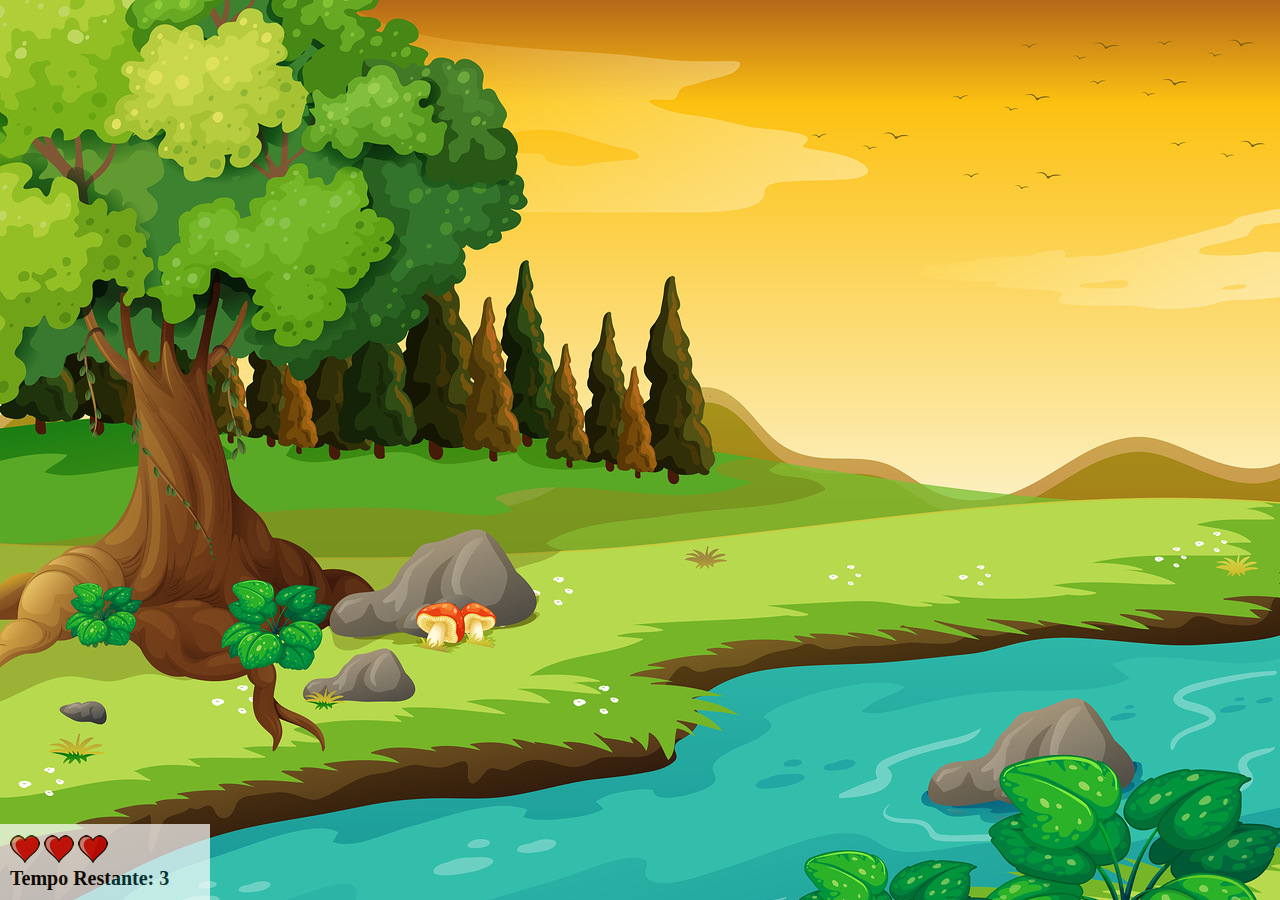
==== app.html @ 94ad4c3c "Adicionado a página inicial do game" ====
<!DOCTYPE html>
<html>
    <head>
        <title>Game Mata Mosquito</title>
        <meta http-equiv="X-UA-Compatible" content="IE=edge">
        <meta name="viewport" content="width=device-width, initial-scale=1.0">
        <meta charset="utf-8">
        <link rel="stylesheet" href="./css/estilo.css">
        <script src="./js/jogo.js"></script>
    </head>

    <body onresize="ajustaTamanhoPalcoJogo()">
       
        <div class="painel">
            <div class="vida">
                <img id="vida1" src="images/coracao_cheio.png" alt="">
                <img id="vida2" src="images/coracao_cheio.png" alt="">
                <img id="vida3" src="images/coracao_cheio.png" alt="">
            </div>

            <div class="cronometro">
                Tempo Restante: <span id="cronometro"></span>
            </div>
        </div>
    
        <script>
            document.getElementById('cronometro').innerHTML = tempo

            var criaMosquito = setInterval(function(){
                posicaoRandomica()
            }, 1000)
        </script>
    </body>

    
</html>
---- css/estilo.css ----
body {
    background: url(../images/bg.jpg) no-repeat;
    background-size: cover;
}

.mosquito1 {
    height: 50px;
    width: 50px;
}

.mosquito2 {
    height: 70px;
    width: 70px;
}

.mosquito3 {
    height: 90px;
    width: 90px;
}

.ladoA {
    transform: scaleX(1);
}

.ladoB {
    transform: scaleX(-1);
}

.painel {
    position: absolute;
    width: 190px;
    padding: 10px;
    left: 0px;
    bottom: 0px;
    border-top: solid 1px #fff;
    background-color: #fff;
    opacity: 70%;
}

.vidas {
    float: left;
}

.cronometro {
    float: left;
    font-size: 20px;
    font-weight: bold;
}
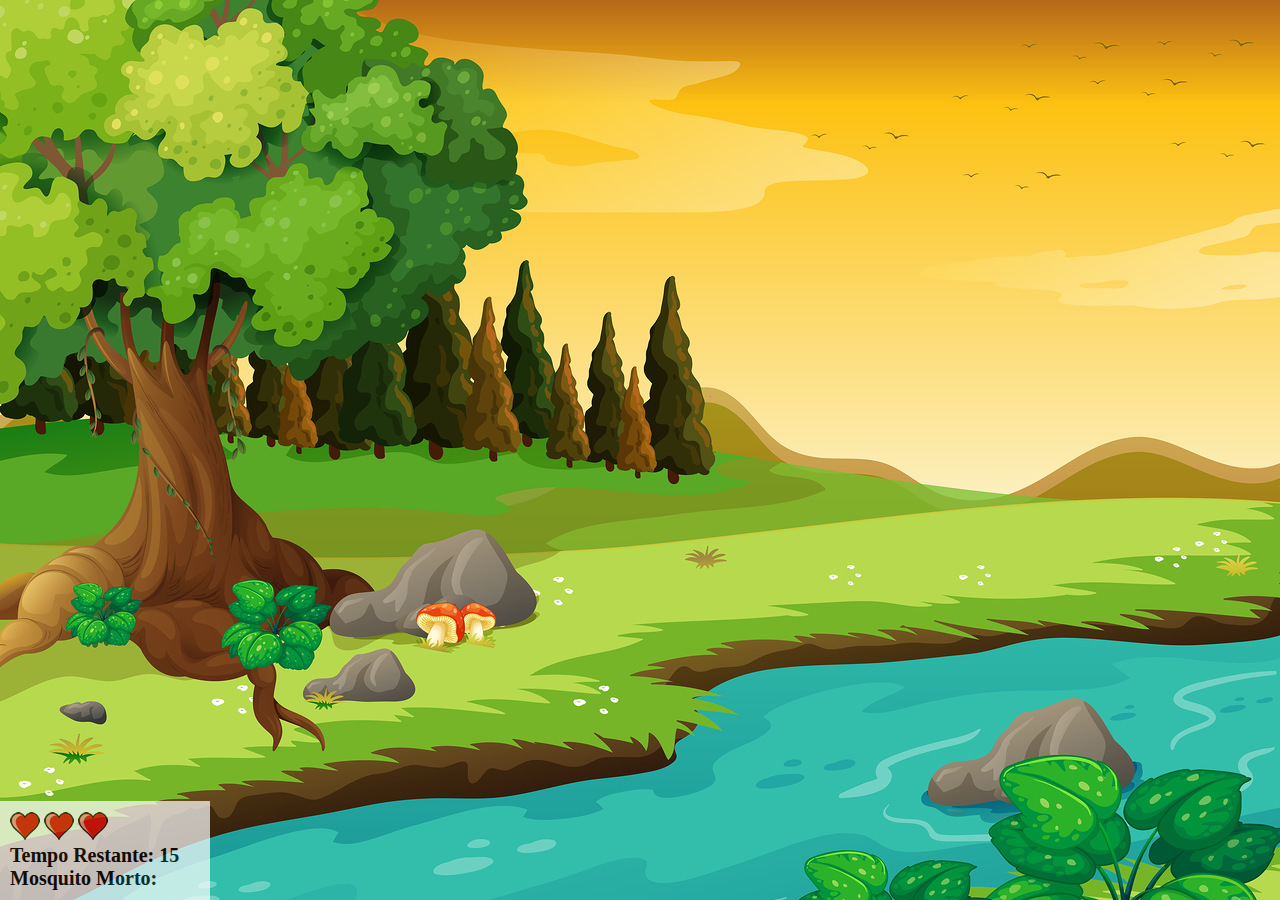
==== commit aa8f7fb1: "Foi adicionado o contador de mosquitos" ====
--- a/app.html
+++ b/app.html
@@ -21,14 +21,16 @@
             <div class="cronometro">
                 Tempo Restante: <span id="cronometro"></span>
             </div>
-        </div>
+			<div class="cronometro">
+				Mosquito Morto: <span id="contador"></span></div>
+			</div>
     
         <script>
             document.getElementById('cronometro').innerHTML = tempo
 
             var criaMosquito = setInterval(function(){
                 posicaoRandomica()
-            }, 1000)
+            }, criaMosquitoTempo)
         </script>
     </body>
 
--- a/css/estilo.css
+++ b/css/estilo.css
@@ -1,3 +1,7 @@
+html {
+	cursor: url(../images/mata_mosquito.png) 30 30, auto;
+}
+
 body {
     background: url(../images/bg.jpg) no-repeat;
     background-size: cover;
